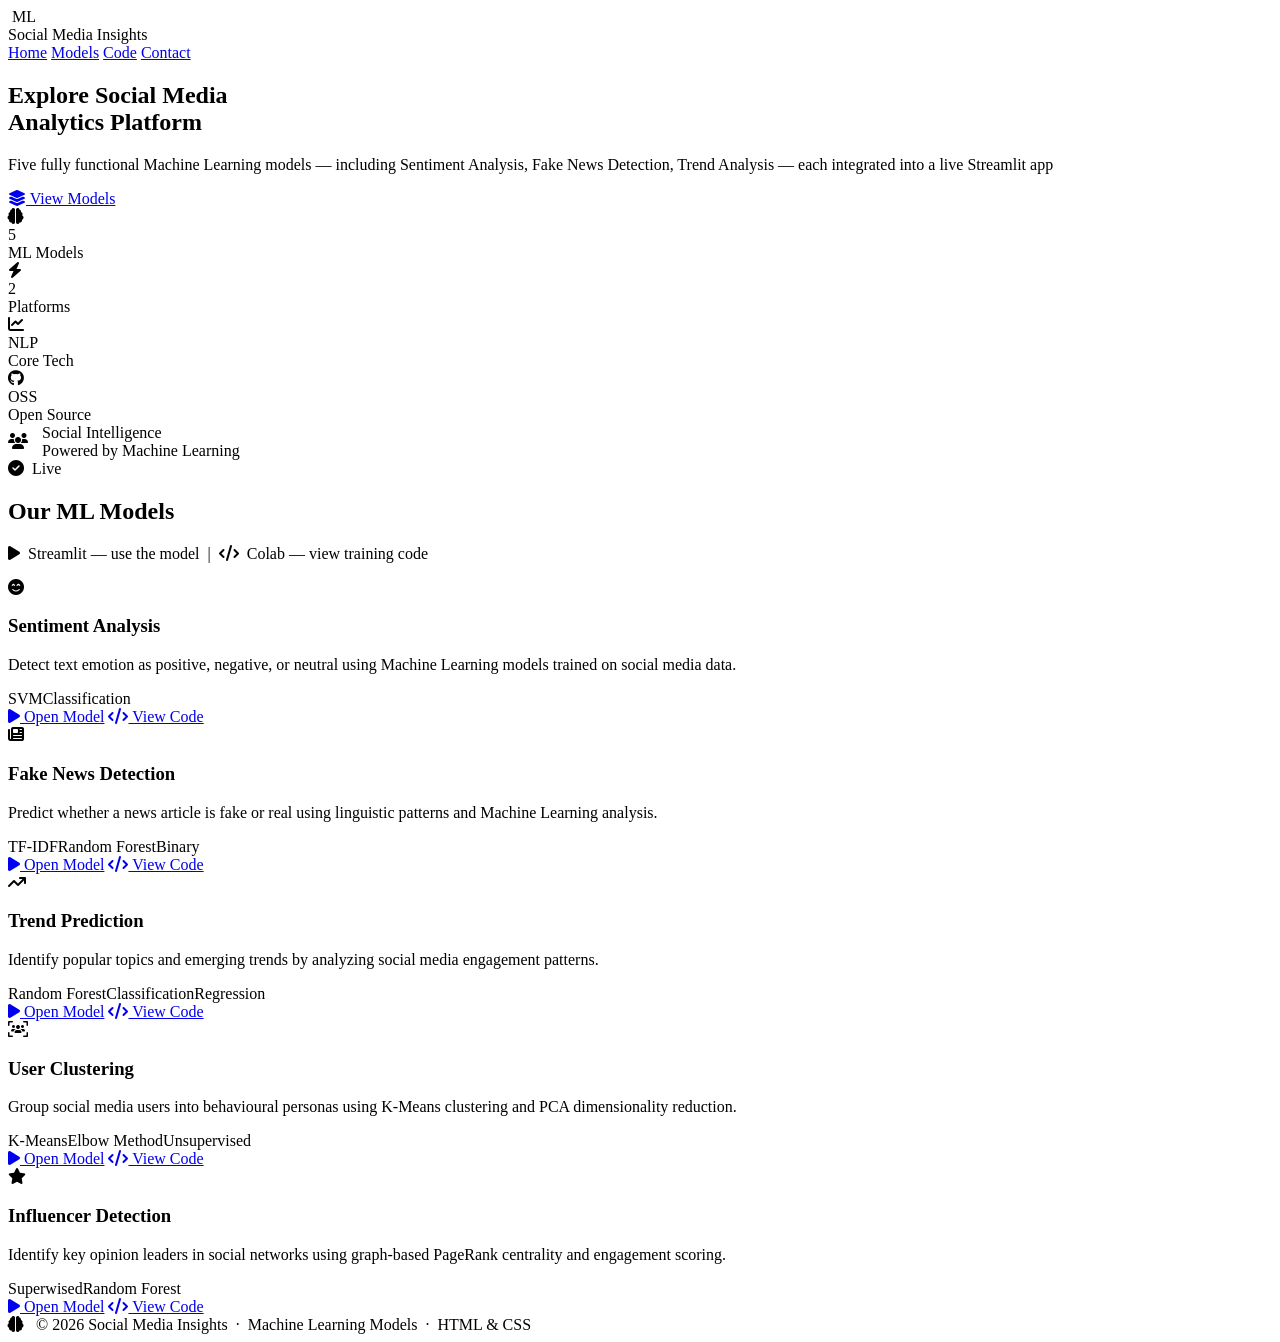
==== index.html @ 968468bc "Add files via upload" ====
<!DOCTYPE html>
<html lang="en">
<head>
<meta charset="UTF-8">
<meta name="viewport" content="width=device-width, initial-scale=1.0">
<title>Social Media Insights — ML Models</title>
<link rel="stylesheet" href="style.css">
<link rel="stylesheet" href="https://cdnjs.cloudflare.com/ajax/libs/font-awesome/6.5.1/css/all.min.css">
</head>
<body>

<!-- ── HEADER ── -->
<header>
  <div class="logo">
    <div class="logo-badge"><i class="fa-solid fa-chart-network"></i> ML</div>
    Social Media Insights
  </div>
  <nav>
    <a href="#">Home</a>
    <a href="#models">Models</a>
    <a href="#">Code</a>
    <a href="contact.html">Contact</a>
  </nav>
</header>

<!-- ── HERO ── -->
<section class="hero">

  <div class="hero-text">
    <h1>Explore <span>Social Media<br>Analytics</span> Platform</h1>
    <p>Five fully functional Machine Learning models — including Sentiment Analysis, Fake News Detection, Trend Analysis — each integrated into a live Streamlit app</p>
    <a href="#models" class="hero-btn">
      <i class="fa-solid fa-layer-group"></i> View Models
    </a>
  </div>

  <!-- Stats visual panel instead of image -->
  <div class="hero-visual">

    <div class="hv-card" style="--hv-color:#3b82f6">
      <div class="hv-icon"><i class="fa-solid fa-brain"></i></div>
      <div class="hv-num">5</div>
      <div class="hv-label">ML Models</div>
    </div>

    <div class="hv-card" style="--hv-color:#8b5cf6">
      <div class="hv-icon"><i class="fa-solid fa-bolt"></i></div>
      <div class="hv-num">2</div>
      <div class="hv-label">Platforms</div>
    </div>

    <div class="hv-card" style="--hv-color:#22d3ee">
      <div class="hv-icon"><i class="fa-solid fa-chart-line"></i></div>
      <div class="hv-num">NLP</div>
      <div class="hv-label">Core Tech</div>
    </div>

    <div class="hv-card" style="--hv-color:#10b981">
      <div class="hv-icon"><i class="fa-brands fa-github"></i></div>
      <div class="hv-num">OSS</div>
      <div class="hv-label">Open Source</div>
    </div>

    <div class="hv-card wide" style="--hv-color:#f59e0b">
      <div style="display:flex;align-items:center;gap:14px">
        <div class="hv-icon"><i class="fa-solid fa-users"></i></div>
        <div>
          <div class="hv-num">Social Intelligence</div>
          <div class="hv-label">Powered by Machine Learning</div>
        </div>
      </div>
      <div class="hv-badge"><i class="fa-solid fa-circle-check"></i> &nbsp;Live</div>
    </div>

  </div>
</section>

<!-- ── MODELS SECTION ── -->
<div class="section-wrap">
  <h2 class="section-title" id="models">Our ML Models</h2>
  <p class="section-sub">
    <i class="fa-solid fa-play"></i> &nbsp;Streamlit — use the model &nbsp;|&nbsp;
    <i class="fa-solid fa-code"></i> &nbsp;Colab — view training code
  </p>
</div>

<section class="models">

  <!-- 1 Sentiment Analysis -->
  <div class="card">
    <div class="card-icon"><i class="fa-solid fa-face-smile-beam"></i></div>
    <h3>Sentiment Analysis</h3>
    <p>Detect text emotion as positive, negative, or neutral using Machine Learning models trained on social media data.</p>
    <div class="card-tags">
      <span class="tag">SVM</span><span class="tag">Classification</span>
    </div>
    <div class="btn-group">
      <a href="https://sentimentmodel-boaalxnntuqrclswnmyt5e.streamlit.app/" class="btn streamlit"><i class="fa-solid fa-play"></i> Open Model</a>
      <a href="https://colab.research.google.com/drive/1VyYNdsRHUNJJDWQpN5uO6UIpM-DnhZr8?usp=sharing"class="btn colab"><i class="fa-solid fa-code"></i> View Code</a>
    </div>
  </div>

  <!-- 2 Fake News Detection -->
  <div class="card">
    <div class="card-icon"><i class="fa-solid fa-newspaper"></i></div>
    <h3>Fake News Detection</h3>
    <p>Predict whether a news article is fake or real using linguistic patterns and Machine Learning analysis.</p>
    <div class="card-tags">
      <span class="tag">TF-IDF</span><span class="tag">Random Forest</span><span class="tag">Binary</span>
    </div>
    <div class="btn-group">
      <a href="https://fakenewsdetection-ksks4yb582sthf64mbpcrt.streamlit.app/" class="btn streamlit"><i class="fa-solid fa-play"></i> Open Model</a>
      <a href="https://colab.research.google.com/drive/1i07-uEG5q0uVm4Vp1op2FquO9ec-0CRi?usp=sharing"    class="btn colab"><i class="fa-solid fa-code"></i> View Code</a>
    </div>
  </div>

  <!-- 3 Trend Prediction -->
  <div class="card">
    <div class="card-icon"><i class="fa-solid fa-arrow-trend-up"></i></div>
    <h3>Trend Prediction</h3>
    <p>Identify popular topics and emerging trends by analyzing social media engagement patterns.</p>
    <div class="card-tags">
      <span class="tag">Random Forest</span><span class="tag">Classification</span><span class="tag">Regression</span>
    </div>
    <div class="btn-group">
      <a href="YOUR_STREAMLIT_LINK_3" class="btn streamlit"><i class="fa-solid fa-play"></i> Open Model</a>
      <a href="YOUR_COLAB_LINK_3"    class="btn colab"><i class="fa-solid fa-code"></i> View Code</a>
    </div>
  </div>

  <!-- 4 User Clustering -->
  <div class="card">
    <div class="card-icon"><i class="fa-solid fa-users-viewfinder"></i></div>
    <h3>User Clustering</h3>
    <p>Group social media users into behavioural personas using K-Means clustering and PCA dimensionality reduction.</p>
    <div class="card-tags">
      <span class="tag">K-Means</span><span class="tag">Elbow Method</span><span class="tag">Unsupervised</span>
    </div>
    <div class="btn-group">
      <a href="https://user-clustering-aw3bxozvhfd78vr5zizbv2.streamlit.app/" class="btn streamlit"><i class="fa-solid fa-play"></i> Open Model</a>
      <a href="YOUR_COLAB_LINK_4"    class="btn colab"><i class="fa-solid fa-code"></i> View Code</a>
    </div>
  </div>

  <!-- 5 Influencer Detection -->
  <div class="card">
    <div class="card-icon"><i class="fa-solid fa-star"></i></div>
    <h3>Influencer Detection</h3>
    <p>Identify key opinion leaders in social networks using graph-based PageRank centrality and engagement scoring.</p>
    <div class="card-tags">
      <span class="tag">Superwised</span><span class="tag">Random Forest</span>
    </div>
    <div class="btn-group">
      <a href="https://testing-1-0000.streamlit.app/" class="btn streamlit"><i class="fa-solid fa-play"></i> Open Model</a>
      <a href="https://colab.research.google.com/drive/1RvRrfeP0vgmNWleTyKYrCGvVPXDR_2lk?usp=sharing"class="btn colab"><i class="fa-solid fa-code"></i> View Code</a>
    </div>
  </div>

</section>

<footer>
  <i class="fa-solid fa-brain"></i> &nbsp;
  © 2026 Social Media Insights &nbsp;·&nbsp; Machine Learning Models &nbsp;·&nbsp; HTML &amp; CSS
</footer>

</body>
</html>
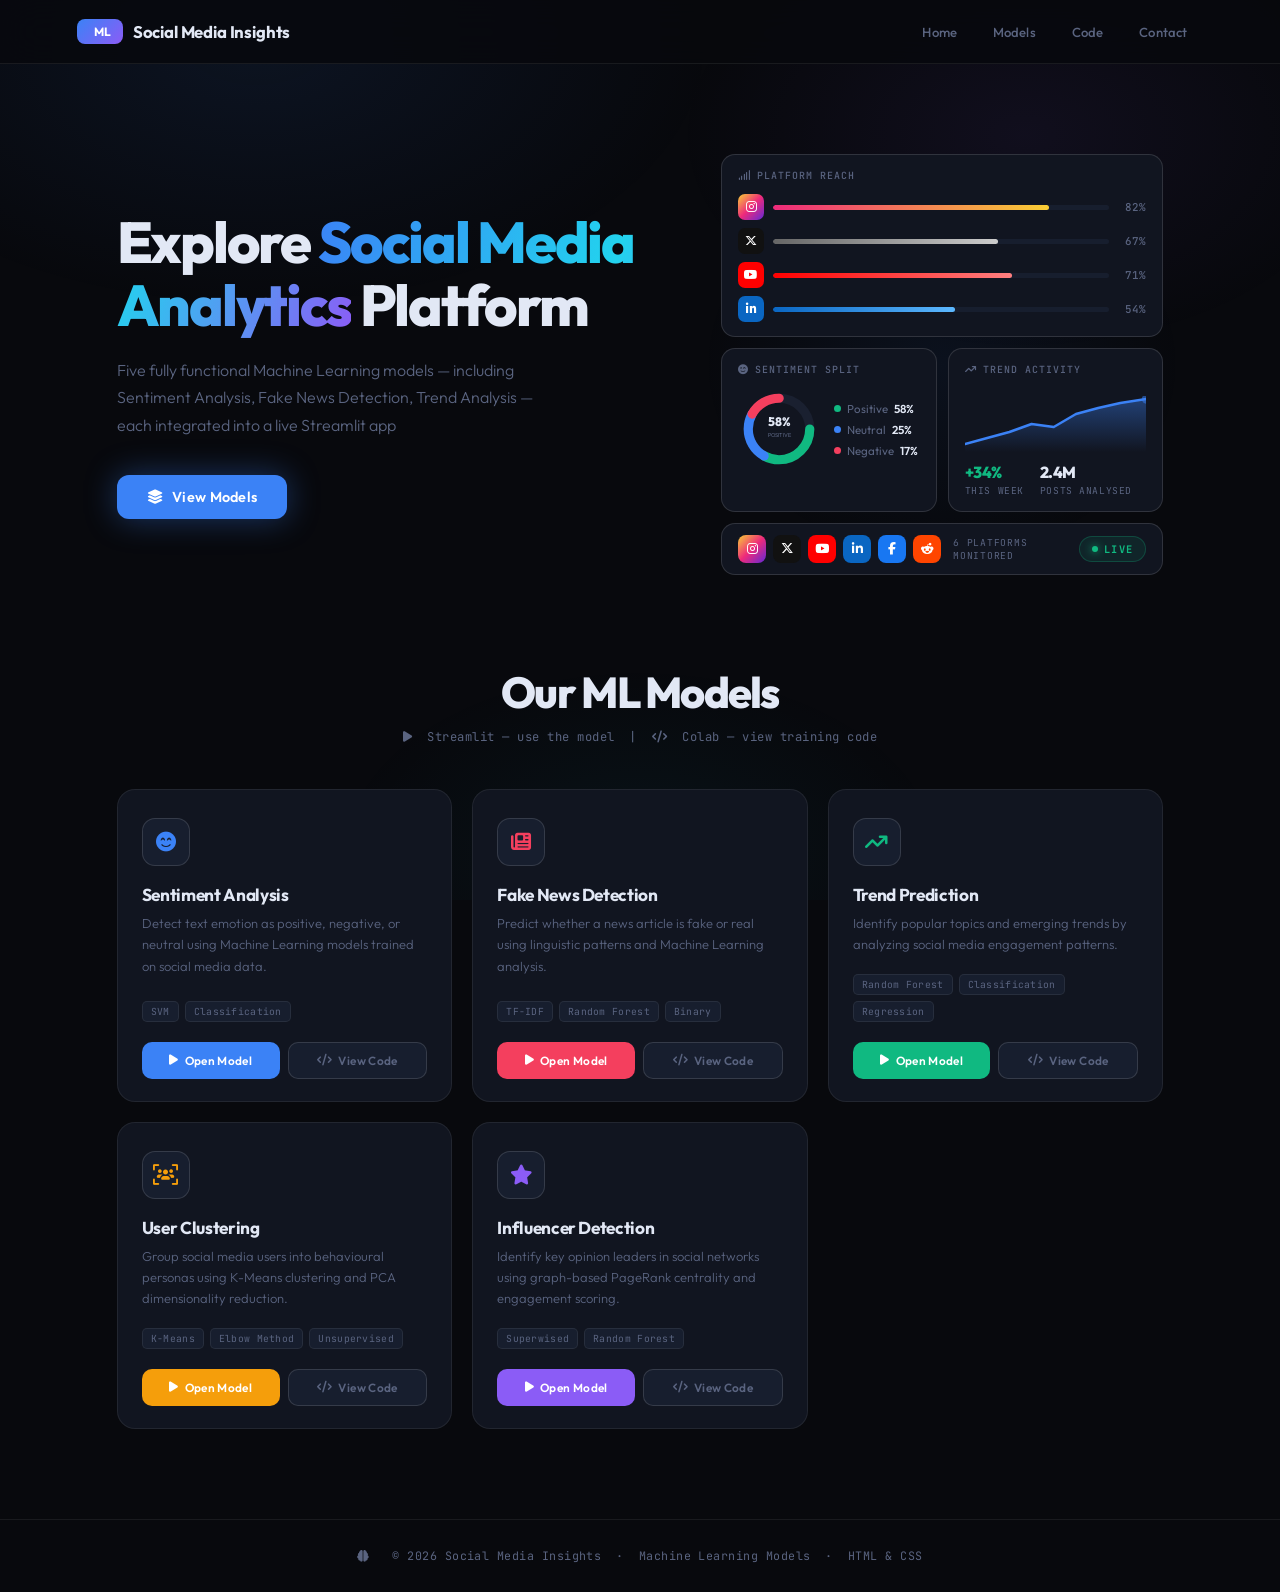
==== commit 463ba187: "Add files via upload" ====
--- a/index.html
+++ b/index.html
@@ -34,42 +34,96 @@
     </a>
   </div>
 
-  <!-- Stats visual panel instead of image -->
-  <div class="hero-visual">
-
-    <div class="hv-card" style="--hv-color:#3b82f6">
-      <div class="hv-icon"><i class="fa-solid fa-brain"></i></div>
-      <div class="hv-num">5</div>
-      <div class="hv-label">ML Models</div>
-    </div>
-
-    <div class="hv-card" style="--hv-color:#8b5cf6">
-      <div class="hv-icon"><i class="fa-solid fa-bolt"></i></div>
-      <div class="hv-num">2</div>
-      <div class="hv-label">Platforms</div>
-    </div>
-
-    <div class="hv-card" style="--hv-color:#22d3ee">
-      <div class="hv-icon"><i class="fa-solid fa-chart-line"></i></div>
-      <div class="hv-num">NLP</div>
-      <div class="hv-label">Core Tech</div>
-    </div>
-
-    <div class="hv-card" style="--hv-color:#10b981">
-      <div class="hv-icon"><i class="fa-brands fa-github"></i></div>
-      <div class="hv-num">OSS</div>
-      <div class="hv-label">Open Source</div>
-    </div>
-
-    <div class="hv-card wide" style="--hv-color:#f59e0b">
-      <div style="display:flex;align-items:center;gap:14px">
-        <div class="hv-icon"><i class="fa-solid fa-users"></i></div>
-        <div>
-          <div class="hv-num">Social Intelligence</div>
-          <div class="hv-label">Powered by Machine Learning</div>
-        </div>
-      </div>
-      <div class="hv-badge"><i class="fa-solid fa-circle-check"></i> &nbsp;Live</div>
+  <!-- ── SOCIAL ANALYTICS DASHBOARD ── -->
+  <div class="dashboard">
+
+    <!-- ROW 1: Platform reach bars -->
+    <div class="db-card db-platforms">
+      <div class="db-card-label"><i class="fa-solid fa-signal"></i> Platform Reach</div>
+      <div class="platform-row">
+        <div class="plat-item">
+          <div class="plat-icon" style="background:linear-gradient(135deg,#f9ce34,#ee2a7b,#6228d7)"><i class="fa-brands fa-instagram"></i></div>
+          <div class="plat-bar-wrap"><div class="plat-bar-track"><div class="plat-bar-fill" style="width:82%;background:linear-gradient(90deg,#ee2a7b,#f9ce34)"></div></div></div>
+          <span class="plat-pct">82%</span>
+        </div>
+        <div class="plat-item">
+          <div class="plat-icon" style="background:#111"><i class="fa-brands fa-x-twitter" style="color:#fff"></i></div>
+          <div class="plat-bar-wrap"><div class="plat-bar-track"><div class="plat-bar-fill" style="width:67%;background:linear-gradient(90deg,#666,#ccc)"></div></div></div>
+          <span class="plat-pct">67%</span>
+        </div>
+        <div class="plat-item">
+          <div class="plat-icon" style="background:#ff0000"><i class="fa-brands fa-youtube"></i></div>
+          <div class="plat-bar-wrap"><div class="plat-bar-track"><div class="plat-bar-fill" style="width:71%;background:linear-gradient(90deg,#ff0000,#ff8080)"></div></div></div>
+          <span class="plat-pct">71%</span>
+        </div>
+        <div class="plat-item">
+          <div class="plat-icon" style="background:#0a66c2"><i class="fa-brands fa-linkedin-in"></i></div>
+          <div class="plat-bar-wrap"><div class="plat-bar-track"><div class="plat-bar-fill" style="width:54%;background:linear-gradient(90deg,#0a66c2,#5cb8ff)"></div></div></div>
+          <span class="plat-pct">54%</span>
+        </div>
+      </div>
+    </div>
+
+    <!-- ROW 2: Sentiment donut + Trend sparkline -->
+    <div class="db-mid-row">
+
+      <div class="db-card db-sentiment">
+        <div class="db-card-label"><i class="fa-solid fa-face-smile-beam"></i> Sentiment Split</div>
+        <div class="donut-wrap">
+          <svg viewBox="0 0 80 80" class="donut-svg">
+            <circle cx="40" cy="40" r="30" fill="none" stroke="#1a2030" stroke-width="9"/>
+            <circle cx="40" cy="40" r="30" fill="none" stroke="#10b981" stroke-width="9" stroke-dasharray="109.3 188.5" stroke-dashoffset="47.1" stroke-linecap="round"/>
+            <circle cx="40" cy="40" r="30" fill="none" stroke="#3b82f6" stroke-width="9" stroke-dasharray="47.1 188.5" stroke-dashoffset="-62.2" stroke-linecap="round"/>
+            <circle cx="40" cy="40" r="30" fill="none" stroke="#f43f5e" stroke-width="9" stroke-dasharray="32.0 188.5" stroke-dashoffset="-109.3" stroke-linecap="round"/>
+            <text x="40" y="37" text-anchor="middle" fill="#e2e8f5" font-size="12" font-weight="800" font-family="Outfit,sans-serif">58%</text>
+            <text x="40" y="48" text-anchor="middle" fill="#5a6480" font-size="5.5" font-family="Outfit,sans-serif">POSITIVE</text>
+          </svg>
+          <div class="donut-legend">
+            <div class="legend-row"><span class="leg-dot" style="background:#10b981"></span>Positive <b>58%</b></div>
+            <div class="legend-row"><span class="leg-dot" style="background:#3b82f6"></span>Neutral <b>25%</b></div>
+            <div class="legend-row"><span class="leg-dot" style="background:#f43f5e"></span>Negative <b>17%</b></div>
+          </div>
+        </div>
+      </div>
+
+      <div class="db-card db-trend">
+        <div class="db-card-label"><i class="fa-solid fa-arrow-trend-up"></i> Trend Activity</div>
+        <svg viewBox="0 0 180 56" class="spark-svg" preserveAspectRatio="none">
+          <defs>
+            <linearGradient id="spg" x1="0" y1="0" x2="0" y2="1">
+              <stop offset="0%" stop-color="#3b82f6" stop-opacity="0.4"/>
+              <stop offset="100%" stop-color="#3b82f6" stop-opacity="0"/>
+            </linearGradient>
+          </defs>
+          <path d="M0,48 L22,42 L44,36 L66,28 L88,31 L110,18 L132,12 L154,7 L180,3" fill="none" stroke="#3b82f6" stroke-width="2.5" stroke-linecap="round" stroke-linejoin="round"/>
+          <path d="M0,48 L22,42 L44,36 L66,28 L88,31 L110,18 L132,12 L154,7 L180,3 L180,56 L0,56Z" fill="url(#spg)"/>
+          <circle cx="180" cy="3" r="4" fill="#3b82f6">
+            <animate attributeName="r" values="3;5.5;3" dur="1.8s" repeatCount="indefinite"/>
+            <animate attributeName="opacity" values="1;0.3;1" dur="1.8s" repeatCount="indefinite"/>
+          </circle>
+        </svg>
+        <div class="spark-stats">
+          <div class="spark-stat"><span class="spark-n" style="color:#10b981">+34%</span><span class="spark-l">This Week</span></div>
+          <div class="spark-stat"><span class="spark-n">2.4M</span><span class="spark-l">Posts Analysed</span></div>
+        </div>
+      </div>
+
+    </div>
+
+    <!-- ROW 3: Social icons + live pill -->
+    <div class="db-card db-bottom">
+      <div class="db-bottom-left">
+        <div class="social-strip">
+          <div class="soc-ic" style="--sc:#e1306c;--scb:linear-gradient(135deg,#f9ce34,#ee2a7b,#6228d7)" title="Instagram"><i class="fa-brands fa-instagram"></i></div>
+          <div class="soc-ic" style="--sc:#fff;--scb:#111" title="X / Twitter"><i class="fa-brands fa-x-twitter"></i></div>
+          <div class="soc-ic" style="--sc:#ff0000;--scb:#ff0000" title="YouTube"><i class="fa-brands fa-youtube"></i></div>
+          <div class="soc-ic" style="--sc:#0a66c2;--scb:#0a66c2" title="LinkedIn"><i class="fa-brands fa-linkedin-in"></i></div>
+          <div class="soc-ic" style="--sc:#1877f2;--scb:#1877f2" title="Facebook"><i class="fa-brands fa-facebook-f"></i></div>
+          <div class="soc-ic" style="--sc:#ff6154;--scb:#ff4500" title="Reddit"><i class="fa-brands fa-reddit-alien"></i></div>
+        </div>
+        <span class="db-caption">6 platforms monitored</span>
+      </div>
+      <div class="live-pill"><span class="live-dot"></span>LIVE</div>
     </div>
 
   </div>
--- a/style.css
+++ b/style.css
@@ -0,0 +1,766 @@
+@import url('https://fonts.googleapis.com/css2?family=Outfit:wght@300;400;500;600;700;800&family=JetBrains+Mono:wght@400;500&display=swap');
+
+*,
+*::before,
+*::after {
+  margin: 0;
+  padding: 0;
+  box-sizing: border-box;
+}
+
+:root {
+  --bg: #08090d;
+  --bg2: #0d1017;
+  --surface: #111520;
+  --surface2: #171e2e;
+  --border: rgba(255, 255, 255, 0.07);
+  --border2: rgba(255, 255, 255, 0.13);
+  --text: #e2e8f5;
+  --muted: #5a6480;
+  --blue: #3b82f6;
+  --cyan: #22d3ee;
+  --violet: #8b5cf6;
+  --emerald: #10b981;
+  --amber: #f59e0b;
+  --rose: #f43f5e;
+}
+
+html {
+  scroll-behavior: smooth;
+}
+
+body {
+  font-family: 'Outfit', sans-serif;
+  background: var(--bg);
+  color: var(--text);
+  min-height: 100vh;
+  overflow-x: hidden;
+}
+
+/* ambient background */
+body::after {
+  content: '';
+  position: fixed;
+  inset: 0;
+  z-index: 0;
+  pointer-events: none;
+  background:
+    radial-gradient(ellipse 55% 45% at 20% 5%, rgba(59, 130, 246, 0.09) 0%, transparent 65%),
+    radial-gradient(ellipse 45% 40% at 80% 15%, rgba(139, 92, 246, 0.07) 0%, transparent 60%),
+    radial-gradient(ellipse 40% 35% at 50% 95%, rgba(34, 211, 238, 0.05) 0%, transparent 60%);
+}
+
+/* ── HEADER ── */
+header {
+  position: sticky;
+  top: 0;
+  z-index: 100;
+  display: flex;
+  align-items: center;
+  justify-content: space-between;
+  padding: 0 6%;
+  height: 64px;
+  background: rgba(8, 9, 13, 0.85);
+  backdrop-filter: blur(20px);
+  border-bottom: 1px solid var(--border);
+}
+
+.logo {
+  font-size: 1.05rem;
+  font-weight: 700;
+  letter-spacing: -0.01em;
+  display: flex;
+  align-items: center;
+  gap: 10px;
+  color: var(--text);
+}
+
+.logo-badge {
+  display: inline-flex;
+  align-items: center;
+  gap: 6px;
+  background: linear-gradient(135deg, var(--blue), var(--violet));
+  padding: 5px 11px;
+  border-radius: 8px;
+  font-size: 0.75rem;
+  font-weight: 700;
+  color: #fff;
+  letter-spacing: 0.04em;
+}
+
+.logo-badge i {
+  font-size: 0.7rem;
+}
+
+nav {
+  display: flex;
+  gap: 4px;
+}
+
+nav a {
+  text-decoration: none;
+  font-size: 0.82rem;
+  font-weight: 500;
+  color: var(--muted);
+  padding: 7px 16px;
+  border-radius: 8px;
+  transition: color .2s, background .2s;
+  letter-spacing: 0.01em;
+}
+
+nav a:hover {
+  color: var(--text);
+  background: var(--surface2);
+}
+
+/* ── HERO ── */
+.hero {
+  position: relative;
+  z-index: 1;
+  padding: 90px 6% 80px;
+  max-width: 1200px;
+  margin: 0 auto;
+  display: grid;
+  grid-template-columns: 1.1fr 0.9fr;
+  gap: 64px;
+  align-items: center;
+}
+
+.hero-text h1 {
+  font-size: clamp(2.4rem, 4.8vw, 3.6rem);
+  font-weight: 800;
+  line-height: 1.1;
+  letter-spacing: -0.04em;
+  margin-bottom: 20px;
+}
+
+.hero-text h1 span {
+  background: linear-gradient(110deg, var(--blue) 0%, var(--cyan) 55%, var(--violet) 100%);
+  -webkit-background-clip: text;
+  -webkit-text-fill-color: transparent;
+  background-clip: text;
+}
+
+.hero-text p {
+  font-size: 1rem;
+  color: var(--muted);
+  line-height: 1.72;
+  margin-bottom: 36px;
+  max-width: 420px;
+  font-weight: 300;
+}
+
+.hero-btn {
+  display: inline-flex;
+  align-items: center;
+  gap: 9px;
+  padding: 13px 30px;
+  background: var(--blue);
+  color: #fff;
+  text-decoration: none;
+  border-radius: 12px;
+  font-weight: 600;
+  font-size: 0.9rem;
+  letter-spacing: 0.02em;
+  box-shadow: 0 0 32px rgba(59, 130, 246, 0.38);
+  transition: all .25s;
+}
+
+.hero-btn:hover {
+  transform: translateY(-2px);
+  box-shadow: 0 0 48px rgba(59, 130, 246, 0.5);
+  background: #2563eb;
+}
+
+/* ── DASHBOARD PANEL ── */
+.dashboard {
+  display: flex;
+  flex-direction: column;
+  gap: 11px;
+  position: relative;
+}
+
+.dashboard::before {
+  content: '';
+  position: absolute;
+  inset: -24px;
+  z-index: -1;
+  background: radial-gradient(ellipse 70% 60% at 50% 50%, rgba(59,130,246,0.07), transparent 70%);
+}
+
+.db-card {
+  background: var(--surface);
+  border: 1px solid var(--border2);
+  border-radius: 14px;
+  padding: 14px 16px;
+  transition: border-color .25s;
+}
+
+.db-card:hover { border-color: rgba(255,255,255,0.2); }
+
+.db-card-label {
+  font-family: 'JetBrains Mono', monospace;
+  font-size: 0.62rem;
+  font-weight: 500;
+  letter-spacing: 0.1em;
+  text-transform: uppercase;
+  color: var(--muted);
+  display: flex;
+  align-items: center;
+  gap: 6px;
+  margin-bottom: 12px;
+}
+
+/* ── PLATFORM BARS ── */
+.platform-row { display: flex; flex-direction: column; gap: 8px; }
+
+.plat-item {
+  display: flex;
+  align-items: center;
+  gap: 9px;
+}
+
+.plat-icon {
+  width: 26px;
+  height: 26px;
+  border-radius: 7px;
+  flex-shrink: 0;
+  display: flex;
+  align-items: center;
+  justify-content: center;
+  font-size: 0.75rem;
+  color: #fff;
+}
+
+.plat-bar-wrap { flex: 1; }
+
+.plat-bar-track {
+  height: 5px;
+  background: var(--surface2);
+  border-radius: 99px;
+  overflow: hidden;
+}
+
+.plat-bar-fill {
+  height: 100%;
+  border-radius: 99px;
+  animation: barGrow .9s cubic-bezier(.25,.46,.45,.94) both;
+}
+
+@keyframes barGrow { from { width: 0 !important; } }
+
+.plat-pct {
+  font-family: 'JetBrains Mono', monospace;
+  font-size: 0.68rem;
+  font-weight: 500;
+  color: var(--muted);
+  width: 28px;
+  text-align: right;
+  flex-shrink: 0;
+}
+
+/* ── MID ROW ── */
+.db-mid-row {
+  display: grid;
+  grid-template-columns: 1fr 1fr;
+  gap: 11px;
+}
+
+/* ── DONUT ── */
+.donut-wrap {
+  display: flex;
+  align-items: center;
+  gap: 14px;
+}
+
+.donut-svg {
+  width: 82px;
+  height: 82px;
+  flex-shrink: 0;
+}
+
+.donut-legend {
+  display: flex;
+  flex-direction: column;
+  gap: 6px;
+}
+
+.legend-row {
+  display: flex;
+  align-items: center;
+  gap: 6px;
+  font-size: 0.72rem;
+  color: var(--muted);
+}
+
+.legend-row b { color: var(--text); font-weight: 600; }
+
+.leg-dot {
+  width: 7px;
+  height: 7px;
+  border-radius: 50%;
+  flex-shrink: 0;
+}
+
+/* ── SPARKLINE ── */
+.db-trend { display: flex; flex-direction: column; }
+
+.spark-svg {
+  width: 100%;
+  height: 56px;
+  margin: 8px 0;
+}
+
+.spark-stats {
+  display: flex;
+  gap: 16px;
+  margin-top: 2px;
+}
+
+.spark-stat {
+  display: flex;
+  flex-direction: column;
+  gap: 2px;
+}
+
+.spark-n {
+  font-size: 1rem;
+  font-weight: 800;
+  letter-spacing: -0.03em;
+  color: var(--text);
+}
+
+.spark-l {
+  font-family: 'JetBrains Mono', monospace;
+  font-size: 0.6rem;
+  color: var(--muted);
+  letter-spacing: 0.06em;
+  text-transform: uppercase;
+}
+
+/* ── BOTTOM STRIP ── */
+.db-bottom {
+  display: flex;
+  align-items: center;
+  justify-content: space-between;
+  padding: 11px 16px;
+}
+
+.db-bottom-left {
+  display: flex;
+  align-items: center;
+  gap: 12px;
+}
+
+.social-strip {
+  display: flex;
+  gap: 7px;
+}
+
+.soc-ic {
+  width: 28px;
+  height: 28px;
+  border-radius: 8px;
+  background: var(--scb, var(--surface2));
+  display: flex;
+  align-items: center;
+  justify-content: center;
+  font-size: 0.78rem;
+  color: #fff;
+  cursor: pointer;
+  transition: transform .2s, box-shadow .2s;
+}
+
+.soc-ic:hover {
+  transform: translateY(-3px) scale(1.1);
+  box-shadow: 0 6px 18px color-mix(in srgb, var(--sc,#fff) 40%, transparent);
+}
+
+.db-caption {
+  font-family: 'JetBrains Mono', monospace;
+  font-size: 0.6rem;
+  color: var(--muted);
+  letter-spacing: 0.08em;
+  text-transform: uppercase;
+}
+
+/* ── LIVE PILL ── */
+.live-pill {
+  display: flex;
+  align-items: center;
+  gap: 6px;
+  font-family: 'JetBrains Mono', monospace;
+  font-size: 0.65rem;
+  font-weight: 700;
+  letter-spacing: 0.12em;
+  color: var(--emerald);
+  background: rgba(16,185,129,0.1);
+  border: 1px solid rgba(16,185,129,0.25);
+  padding: 5px 12px;
+  border-radius: 99px;
+}
+
+.live-dot {
+  width: 6px;
+  height: 6px;
+  border-radius: 50%;
+  background: var(--emerald);
+  box-shadow: 0 0 8px var(--emerald);
+  animation: liveblink 1.6s ease-in-out infinite;
+}
+
+@keyframes liveblink { 0%,100%{opacity:1} 50%{opacity:0.2} }
+
+/* ── SECTION HEAD ── */
+.section-wrap {
+  position: relative;
+  z-index: 1;
+  max-width: 1200px;
+  margin: 0 auto;
+  padding: 0 6%;
+}
+
+.section-title {
+  text-align: center;
+  font-size: clamp(1.9rem, 3.5vw, 2.7rem);
+  font-weight: 800;
+  letter-spacing: -0.04em;
+  color: var(--text);
+  margin: 10px 0 0;
+}
+
+.section-sub {
+  text-align: center;
+  color: var(--muted);
+  margin: 10px 0 44px;
+  font-family: 'JetBrains Mono', monospace;
+  font-size: 0.76rem;
+  letter-spacing: 0.04em;
+}
+
+/* ── MODELS GRID ── */
+.models {
+  position: relative;
+  z-index: 1;
+  padding: 0 6% 90px;
+  max-width: 1200px;
+  margin: 0 auto;
+  display: grid;
+  grid-template-columns: repeat(3, 1fr);
+  gap: 20px;
+}
+
+.card:nth-child(4) {
+  grid-column: 1;
+}
+
+.card:nth-child(5) {
+  grid-column: 2;
+}
+
+/* ── CARD ── */
+.card {
+  background: var(--surface);
+  border: 1px solid var(--border);
+  border-radius: 18px;
+  padding: 28px 24px 22px;
+  display: flex;
+  flex-direction: column;
+  position: relative;
+  overflow: hidden;
+  transition: transform .3s cubic-bezier(.25, .46, .45, .94), box-shadow .3s, border-color .3s;
+}
+
+.card::before {
+  content: '';
+  position: absolute;
+  top: 0;
+  left: 0;
+  right: 0;
+  height: 2px;
+  background: var(--cc, var(--blue));
+  opacity: 0;
+  transition: opacity .3s;
+}
+
+.card::after {
+  content: '';
+  position: absolute;
+  inset: 0;
+  pointer-events: none;
+  background: radial-gradient(ellipse 80% 55% at 50% 0%, var(--cg, rgba(59, 130, 246, 0.1)), transparent 70%);
+  opacity: 0;
+  transition: opacity .3s;
+}
+
+.card:hover {
+  transform: translateY(-6px);
+  box-shadow: 0 24px 60px rgba(0, 0, 0, 0.45);
+  border-color: var(--border2);
+}
+
+.card:hover::before,
+.card:hover::after {
+  opacity: 1;
+}
+
+.card:nth-child(1) {
+  --cc: var(--blue);
+  --cg: rgba(59, 130, 246, 0.12);
+}
+
+.card:nth-child(2) {
+  --cc: var(--rose);
+  --cg: rgba(244, 63, 94, 0.10);
+}
+
+.card:nth-child(3) {
+  --cc: var(--emerald);
+  --cg: rgba(16, 185, 129, 0.10);
+}
+
+.card:nth-child(4) {
+  --cc: var(--amber);
+  --cg: rgba(245, 158, 11, 0.10);
+}
+
+.card:nth-child(5) {
+  --cc: var(--violet);
+  --cg: rgba(139, 92, 246, 0.12);
+}
+
+/* card icon */
+.card-icon {
+  width: 48px;
+  height: 48px;
+  border-radius: 13px;
+  background: var(--surface2);
+  border: 1px solid var(--border2);
+  display: flex;
+  align-items: center;
+  justify-content: center;
+  font-size: 1.25rem;
+  color: var(--cc, var(--blue));
+  margin-bottom: 18px;
+  position: relative;
+  z-index: 1;
+  transition: transform .25s, box-shadow .25s;
+}
+
+.card:hover .card-icon {
+  transform: scale(1.1) rotate(-5deg);
+  box-shadow: 0 0 20px color-mix(in srgb, var(--cc, var(--blue)) 35%, transparent);
+}
+
+.card h3 {
+  font-size: 1.08rem;
+  font-weight: 700;
+  letter-spacing: -0.02em;
+  margin-bottom: 8px;
+  color: var(--text);
+  position: relative;
+  z-index: 1;
+}
+
+.card p {
+  font-size: 0.81rem;
+  color: var(--muted);
+  line-height: 1.65;
+  flex: 1;
+  margin-bottom: 18px;
+  font-weight: 300;
+  position: relative;
+  z-index: 1;
+}
+
+.card-tags {
+  display: flex;
+  gap: 6px;
+  flex-wrap: wrap;
+  margin-bottom: 20px;
+  position: relative;
+  z-index: 1;
+}
+
+.tag {
+  font-family: 'JetBrains Mono', monospace;
+  font-size: 0.61rem;
+  padding: 3px 8px;
+  border-radius: 5px;
+  background: var(--surface2);
+  color: var(--muted);
+  border: 1px solid var(--border);
+  letter-spacing: 0.03em;
+}
+
+.btn-group {
+  display: flex;
+  gap: 8px;
+  position: relative;
+  z-index: 1;
+}
+
+.btn {
+  flex: 1;
+  text-align: center;
+  padding: 10px 10px;
+  border-radius: 10px;
+  text-decoration: none;
+  font-size: 0.74rem;
+  font-weight: 600;
+  letter-spacing: 0.03em;
+  transition: all .2s;
+  display: flex;
+  align-items: center;
+  justify-content: center;
+  gap: 6px;
+}
+
+.streamlit {
+  background: var(--cc, var(--blue));
+  color: #fff;
+}
+
+.streamlit:hover {
+  filter: brightness(1.15);
+  transform: translateY(-1px);
+}
+
+.colab {
+  background: var(--surface2);
+  color: var(--muted);
+  border: 1px solid var(--border2);
+}
+
+.colab:hover {
+  color: var(--text);
+  border-color: rgba(255, 255, 255, 0.25);
+}
+
+/* ── FOOTER ── */
+footer {
+  position: relative;
+  z-index: 1;
+  text-align: center;
+  padding: 28px;
+  color: var(--muted);
+  font-size: 0.73rem;
+  border-top: 1px solid var(--border);
+  font-family: 'JetBrains Mono', monospace;
+  letter-spacing: 0.04em;
+}
+
+/* ── ANIMATIONS ── */
+@keyframes fadeUp {
+  from {
+    opacity: 0;
+    transform: translateY(22px);
+  }
+
+  to {
+    opacity: 1;
+    transform: translateY(0);
+  }
+}
+
+.hero-text>* {
+  animation: fadeUp .6s ease both;
+}
+
+.hero-text h1 {
+  animation-delay: .05s;
+}
+
+.hero-text p {
+  animation-delay: .13s;
+}
+
+.hero-btn {
+  animation-delay: .20s;
+}
+
+.hero-visual {
+  animation: fadeUp .7s .08s ease both;
+}
+
+.section-title {
+  animation: fadeUp .5s .04s ease both;
+}
+
+.section-sub {
+  animation: fadeUp .5s .10s ease both;
+}
+
+.card {
+  animation: fadeUp .55s ease both;
+}
+
+.card:nth-child(1) {
+  animation-delay: .07s;
+}
+
+.card:nth-child(2) {
+  animation-delay: .14s;
+}
+
+.card:nth-child(3) {
+  animation-delay: .21s;
+}
+
+.card:nth-child(4) {
+  animation-delay: .28s;
+}
+
+.card:nth-child(5) {
+  animation-delay: .35s;
+}
+
+/* ── RESPONSIVE ── */
+@media (max-width: 960px) {
+  .hero {
+    grid-template-columns: 1fr;
+    gap: 48px;
+  }
+
+  .db-mid-row {
+    grid-template-columns: 1fr 1fr;
+  }
+
+  .models {
+    grid-template-columns: 1fr 1fr;
+  }
+
+  .card:nth-child(4),
+  .card:nth-child(5) {
+    grid-column: auto;
+  }
+}
+
+@media (max-width: 640px) {
+  nav {
+    display: none;
+  }
+
+  .hero {
+    padding: 52px 5% 56px;
+  }
+
+  .models {
+    grid-template-columns: 1fr;
+    padding: 0 5% 64px;
+  }
+
+  .btn-group {
+    flex-direction: column;
+  }
+
+  .db-mid-row {
+    grid-template-columns: 1fr;
+  }
+
+  .db-bottom {
+    flex-direction: column;
+    align-items: flex-start;
+    gap: 10px;
+  }
+}
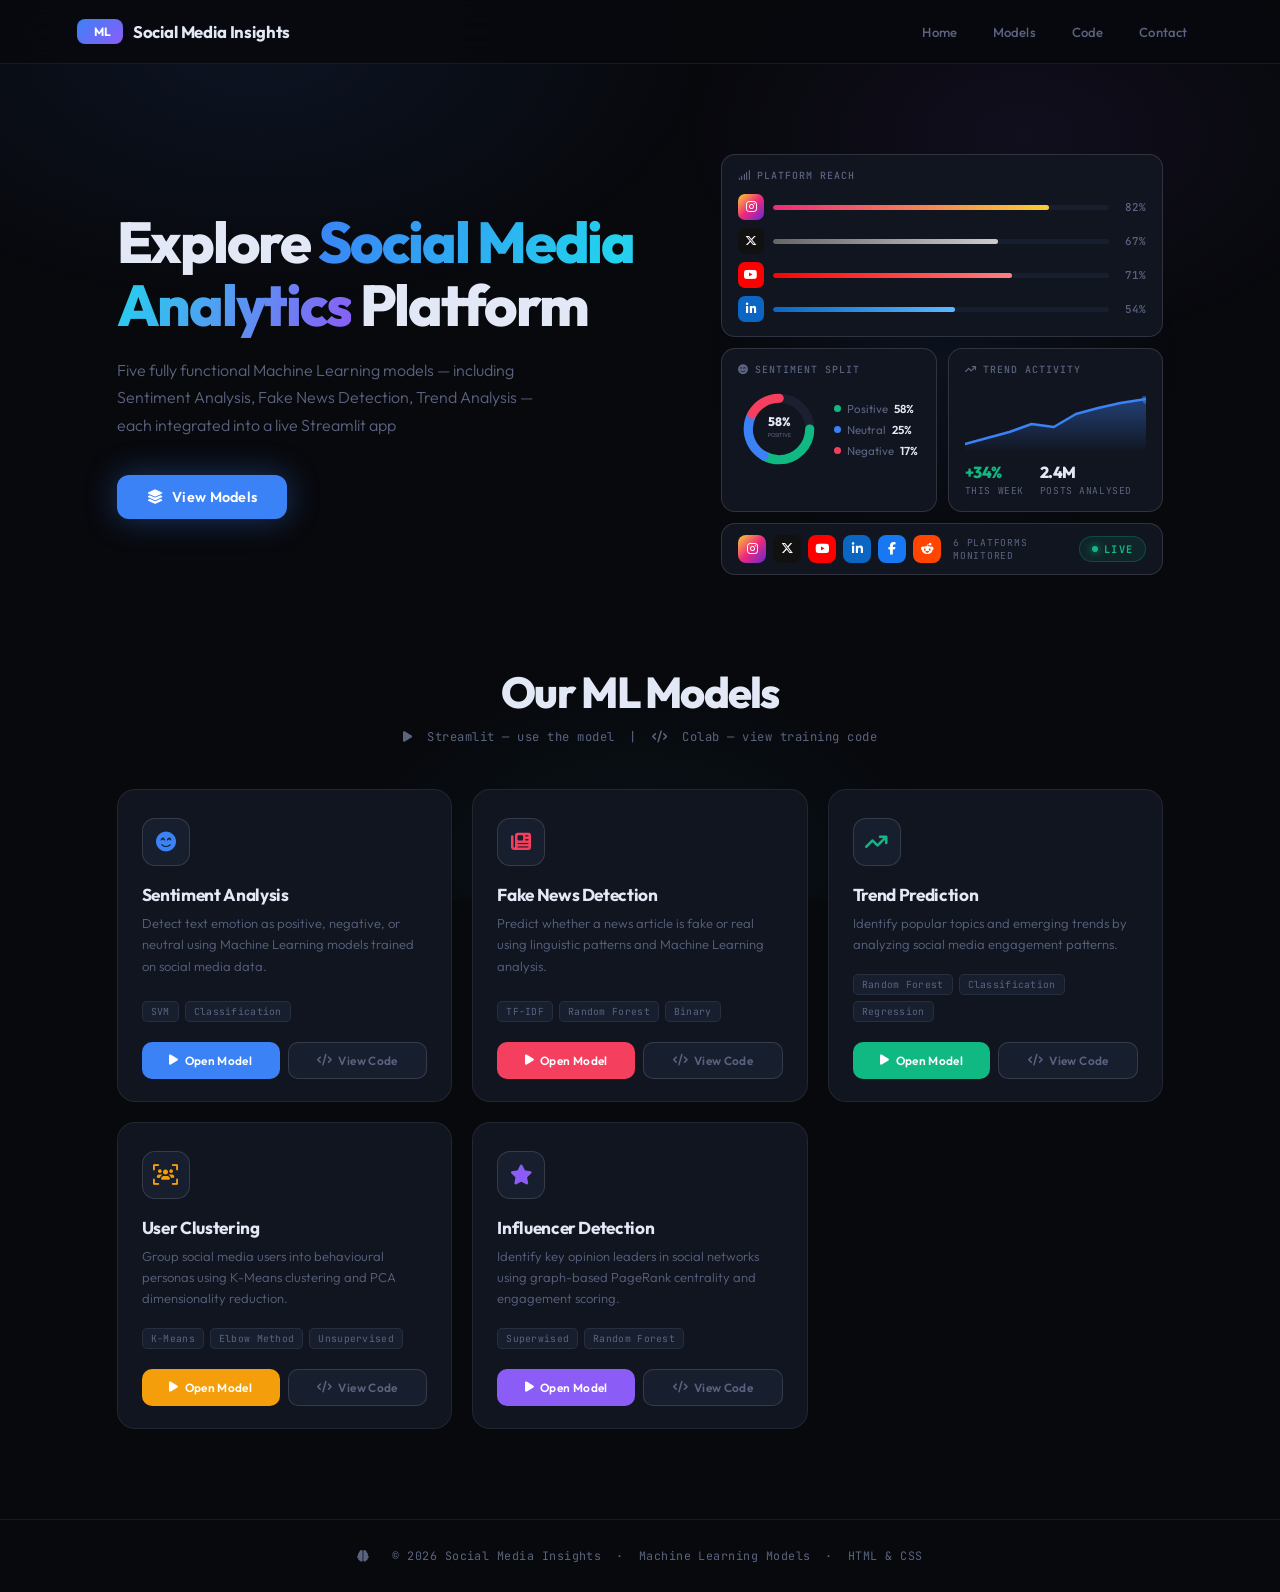
==== commit 98263942: "Update index.html" ====
--- a/index.html
+++ b/index.html
@@ -177,8 +177,8 @@
       <span class="tag">Random Forest</span><span class="tag">Classification</span><span class="tag">Regression</span>
     </div>
     <div class="btn-group">
-      <a href="YOUR_STREAMLIT_LINK_3" class="btn streamlit"><i class="fa-solid fa-play"></i> Open Model</a>
-      <a href="YOUR_COLAB_LINK_3"    class="btn colab"><i class="fa-solid fa-code"></i> View Code</a>
+      <a href="https://trand-analysis-system-katquv4nfuuwpqs6ozyegy.streamlit.app" class="btn streamlit"><i class="fa-solid fa-play"></i> Open Model</a>
+      <a href="https://colab.research.google.com/drive/1NRxnoG0W-W7GV4ZzuK0o7mosmnVJrX3A?usp=sharing"    class="btn colab"><i class="fa-solid fa-code"></i> View Code</a>
     </div>
   </div>
 
